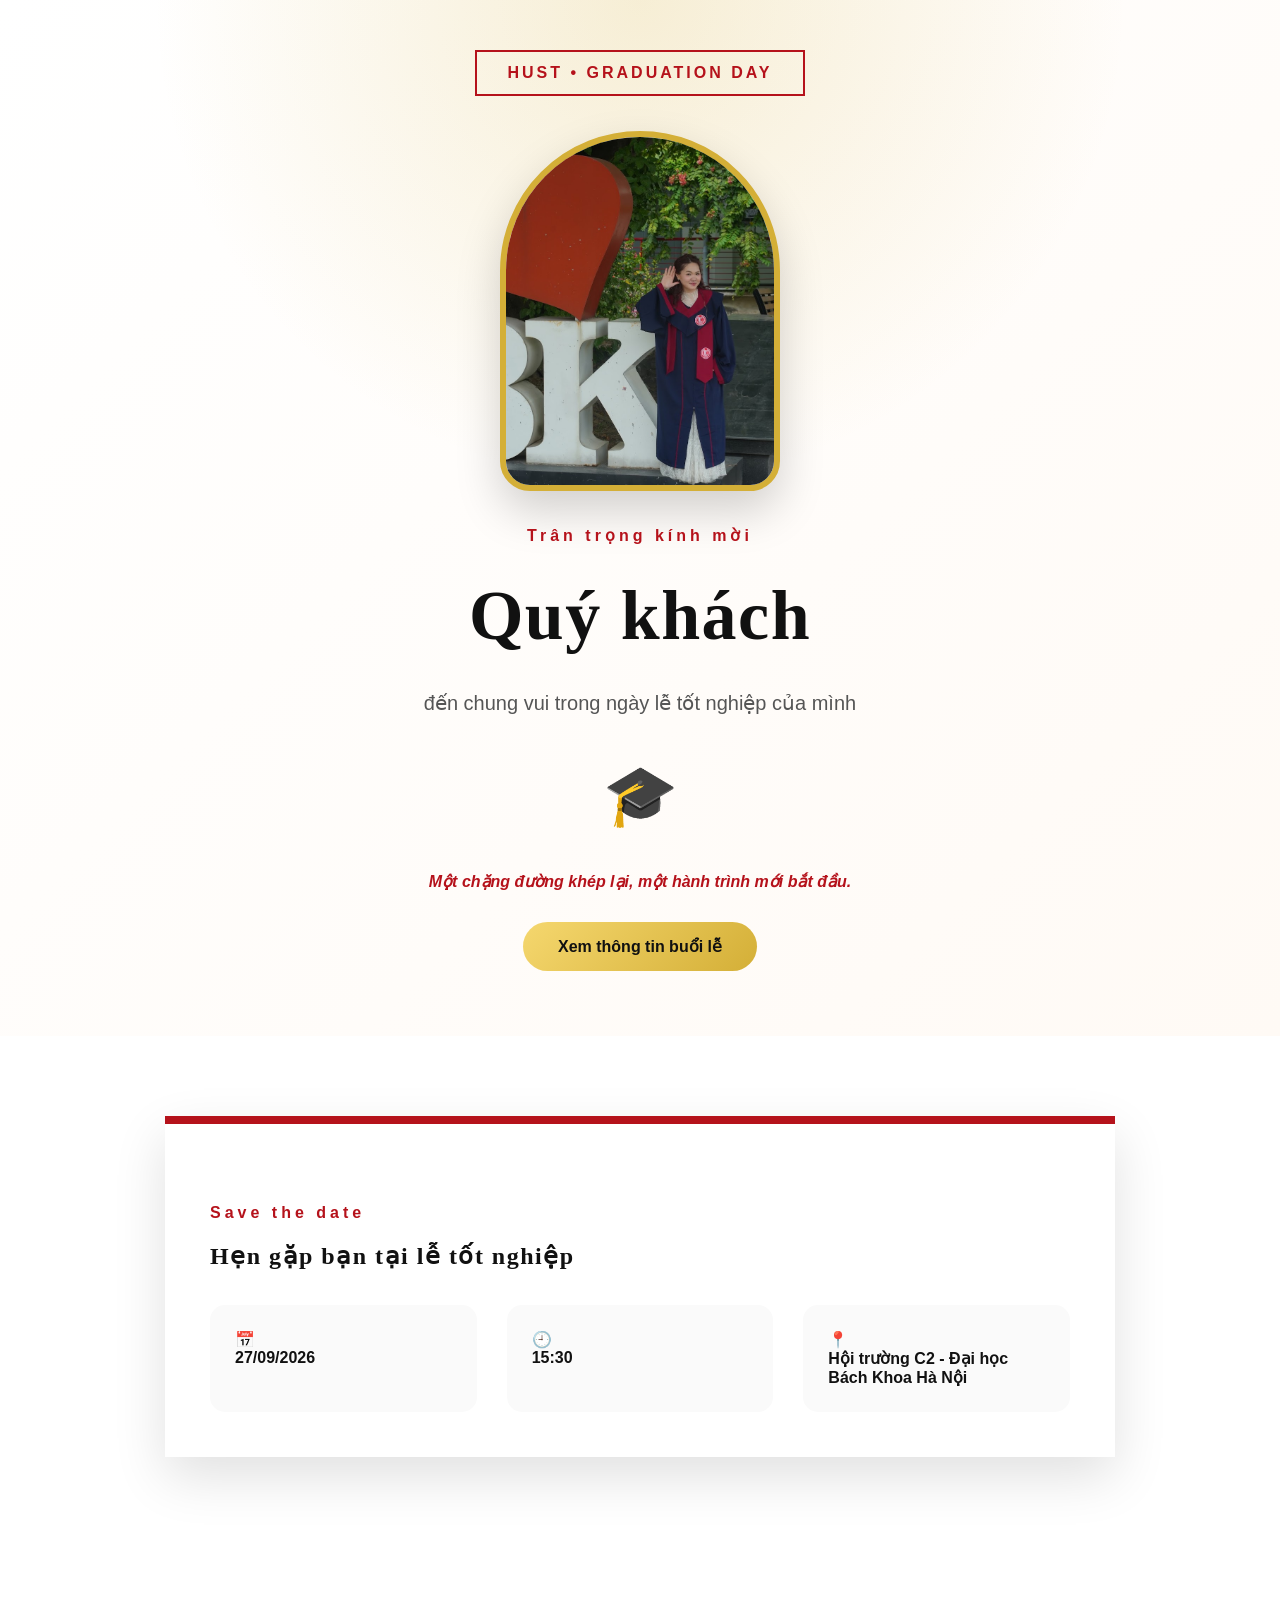
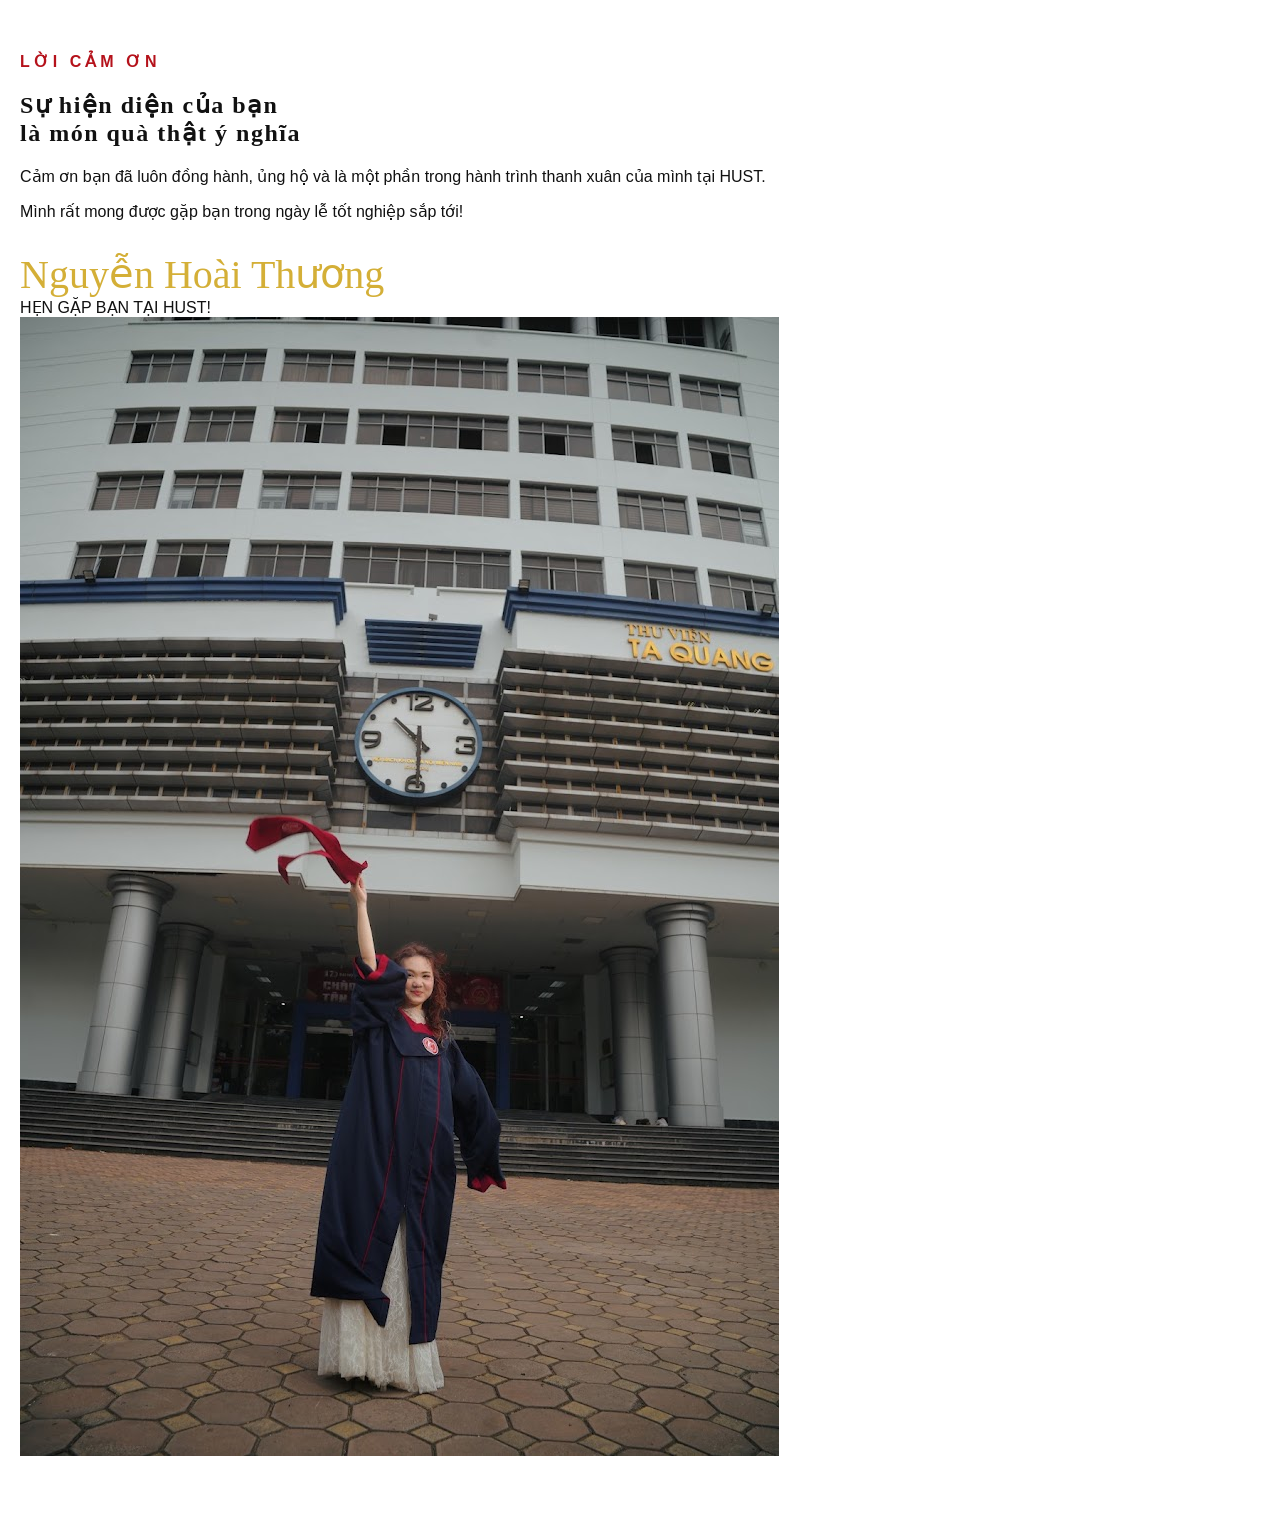
==== index.html @ c77b1601 "Update index.html" ====
<!DOCTYPE html>
<html lang="vi">
<head>
<meta charset="UTF-8">
<meta name="viewport" content="width=device-width, initial-scale=1.0">
<title>Graduation Invitation | HUST</title>
<link rel="stylesheet" href="style-new.css">
</head>
<body>

<section class="hero">
<div class="hust-badge">HUST • GRADUATION DAY</div>

<div class="profile-frame">
<img src="images/anhnht.jpg" alt="Graduation photo">
</div>

<p class="eyebrow">Trân trọng kính mời</p>
<h1 id="guestName">Quý khách</h1>

<p class="subtitle">đến chung vui trong ngày lễ tốt nghiệp của mình</p>

<div class="cap">🎓</div>

<p class="quote">Một chặng đường khép lại, một hành trình mới bắt đầu.</p>

<a class="btn primary" href="#details">Xem thông tin buổi lễ</a>
</section>


<section id="details" class="section">
<div class="card">
<p class="eyebrow">Save the date</p>
<h2>Hẹn gặp bạn tại lễ tốt nghiệp</h2>

<div class="info-grid">
<div>📅<br><b>27/09/2026</b></div>
<div>🕘<br><b>15:30</b></div>
<div>📍<br><b>Hội trường C2 - Đại học Bách Khoa Hà Nội</b></div>
</div>
</div>
</section>


<section class="thank-section section">

<div class="thank-container">


<div class="thank-content">

<p class="eyebrow">
LỜI CẢM ƠN
</p>


<h2>
Sự hiện diện của bạn
<br>
là món quà thật ý nghĩa
</h2>


<p>
Cảm ơn bạn đã luôn đồng hành,
ủng hộ và là một phần trong
hành trình thanh xuân của mình tại HUST.
</p>


<p>
Mình rất mong được gặp bạn
trong ngày lễ tốt nghiệp sắp tới!
</p>


<div class="signature">
Nguyễn Hoài Thương
</div>


<div class="closing">
HẸN GẶP BẠN TẠI HUST!
</div>


</div>



<div class="thank-image">

<img src="images/thuvienvanht.jpg"
alt="Thư viện Tạ Quang Bửu HUST">

</div>


</div>

</section>



<script src="script.js"></script>
</body>
</html>
---- style-new.css ----
:root {
    --hust-red: #b5121b;
    --gold: #d4af37;
    --navy: #14213d;
    --black: #111111;
    --white: #ffffff;
    --cream: #fffaf5;
}


* {
    box-sizing: border-box;
}


html {
    scroll-behavior: smooth;
}


body {
    margin: 0;
    font-family: "Montserrat", sans-serif;
    color: var(--black);
    background: var(--white);
}


/* ===== FONT ===== */

h1,
h2,
h3 {
    font-family: "Cormorant Garamond", serif;
    letter-spacing: 1.5px;
}


.section {
    padding: 80px 20px;
}


/* ===== HERO ===== */

.hero {

    min-height: 100vh;

    display: flex;
    flex-direction: column;
    justify-content: center;
    align-items: center;

    text-align: center;

    padding: 50px 20px;

    background:
        radial-gradient(
            circle at top,
            rgba(212,175,55,0.2),
            transparent 40%
        ),
        linear-gradient(
            135deg,
            #ffffff,
            var(--cream)
        );

}


.hust-badge {

    padding: 12px 30px;

    border: 2px solid var(--hust-red);

    color: var(--hust-red);

    font-weight: 700;

    letter-spacing: 3px;

    margin-bottom: 35px;

}


/* ===== IMAGE ANHNHT ===== */


.profile-frame {

    width: 280px;

    height: 360px;

    border-radius: 140px 140px 30px 30px;

    overflow: hidden;

    border: 6px solid var(--gold);

    background: white;

    box-shadow:
        0 20px 45px rgba(0,0,0,0.18);

}


.profile-frame img {

    width: 100%;

    height: 100%;

    object-fit: cover;

    object-position: center top;

}



/* ===== TEXT HERO ===== */


.eyebrow {

    color: var(--hust-red);

    font-weight: 700;

    letter-spacing: 4px;

    margin-top: 35px;

}


.hero h1 {

    font-size: 70px;

    margin: 15px 0;

}


.subtitle {

    font-size: 20px;

    color: #555;

}


.cap {

    font-size: 60px;

    margin: 25px;

}


.quote {

    font-style: italic;

    color: var(--hust-red);

    font-weight: 600;

}



/* ===== BUTTON ===== */


.btn {

    display: inline-block;

    padding: 15px 35px;

    border-radius: 30px;

    text-decoration: none;

    font-weight: 700;

    margin: 15px;

}


.btn.primary {

    background:
        linear-gradient(
            135deg,
            #f5d76e,
            var(--gold)
        );

    color: #111;

}


.btn.secondary {

    border: 2px solid var(--hust-red);

    color: var(--hust-red);

}



/* ===== DATE / INFO GIỮ KIỂU CŨ ===== */


.card {

    max-width: 950px;

    margin: auto;

    background: white;

    padding: 45px;

    border-top:

        8px solid var(--hust-red);


    box-shadow:

        0 20px 50px rgba(0,0,0,.12);

}


.info-grid {


    display: grid;


    grid-template-columns:
    repeat(3,1fr);


    gap: 30px;


    margin-top: 35px;

}


.info-grid div {

    padding: 25px;

    border-radius: 15px;

    background: #fafafa;

}


.info-grid strong {

    color: var(--hust-red);

}



/* ===== HÀNH TRÌNH BÁCH KHOA ===== */


.memory {

    background: #fafafa;

}



.memory-container {


    max-width: 1000px;

    margin: auto;


    display: flex;


    align-items: center;


    gap: 50px;

}



.memory-text {


    flex: 1;


    font-size: 18px;


    line-height: 1.8;


}



.memory-image-box {


    flex: 0 0 380px;


}



.memory-image-box img {


    width: 100%;


    border-radius: 20px;


    box-shadow:

        0 15px 40px rgba(0,0,0,.18);


}



/* ===== MESSAGE ===== */


.message-card {


    max-width: 850px;


    margin: auto;


    padding: 50px;


    color: white;


    background:


        linear-gradient(

            135deg,

            var(--hust-red),

            #7d1017

        );


    border-left:

        8px solid var(--gold);


}



.signature {


    margin-top: 30px;


    font-family:

        "Cormorant Garamond", serif;


    font-size: 40px;


    color: var(--gold);


}



/* ===== FOOTER ===== */


footer {


    background:#111;


    color:white;


    text-align:center;


    padding:25px;


}



/* ===== MOBILE ===== */


@media(max-width:768px){


    .hero h1 {

        font-size:45px;

    }


    .profile-frame {


        width:230px;


        height:300px;


    }



    .info-grid {


        grid-template-columns:1fr;


    }



    .memory-container {


        flex-direction:column;

    }



    .memory-image-box {


        width:100%;


    }


}
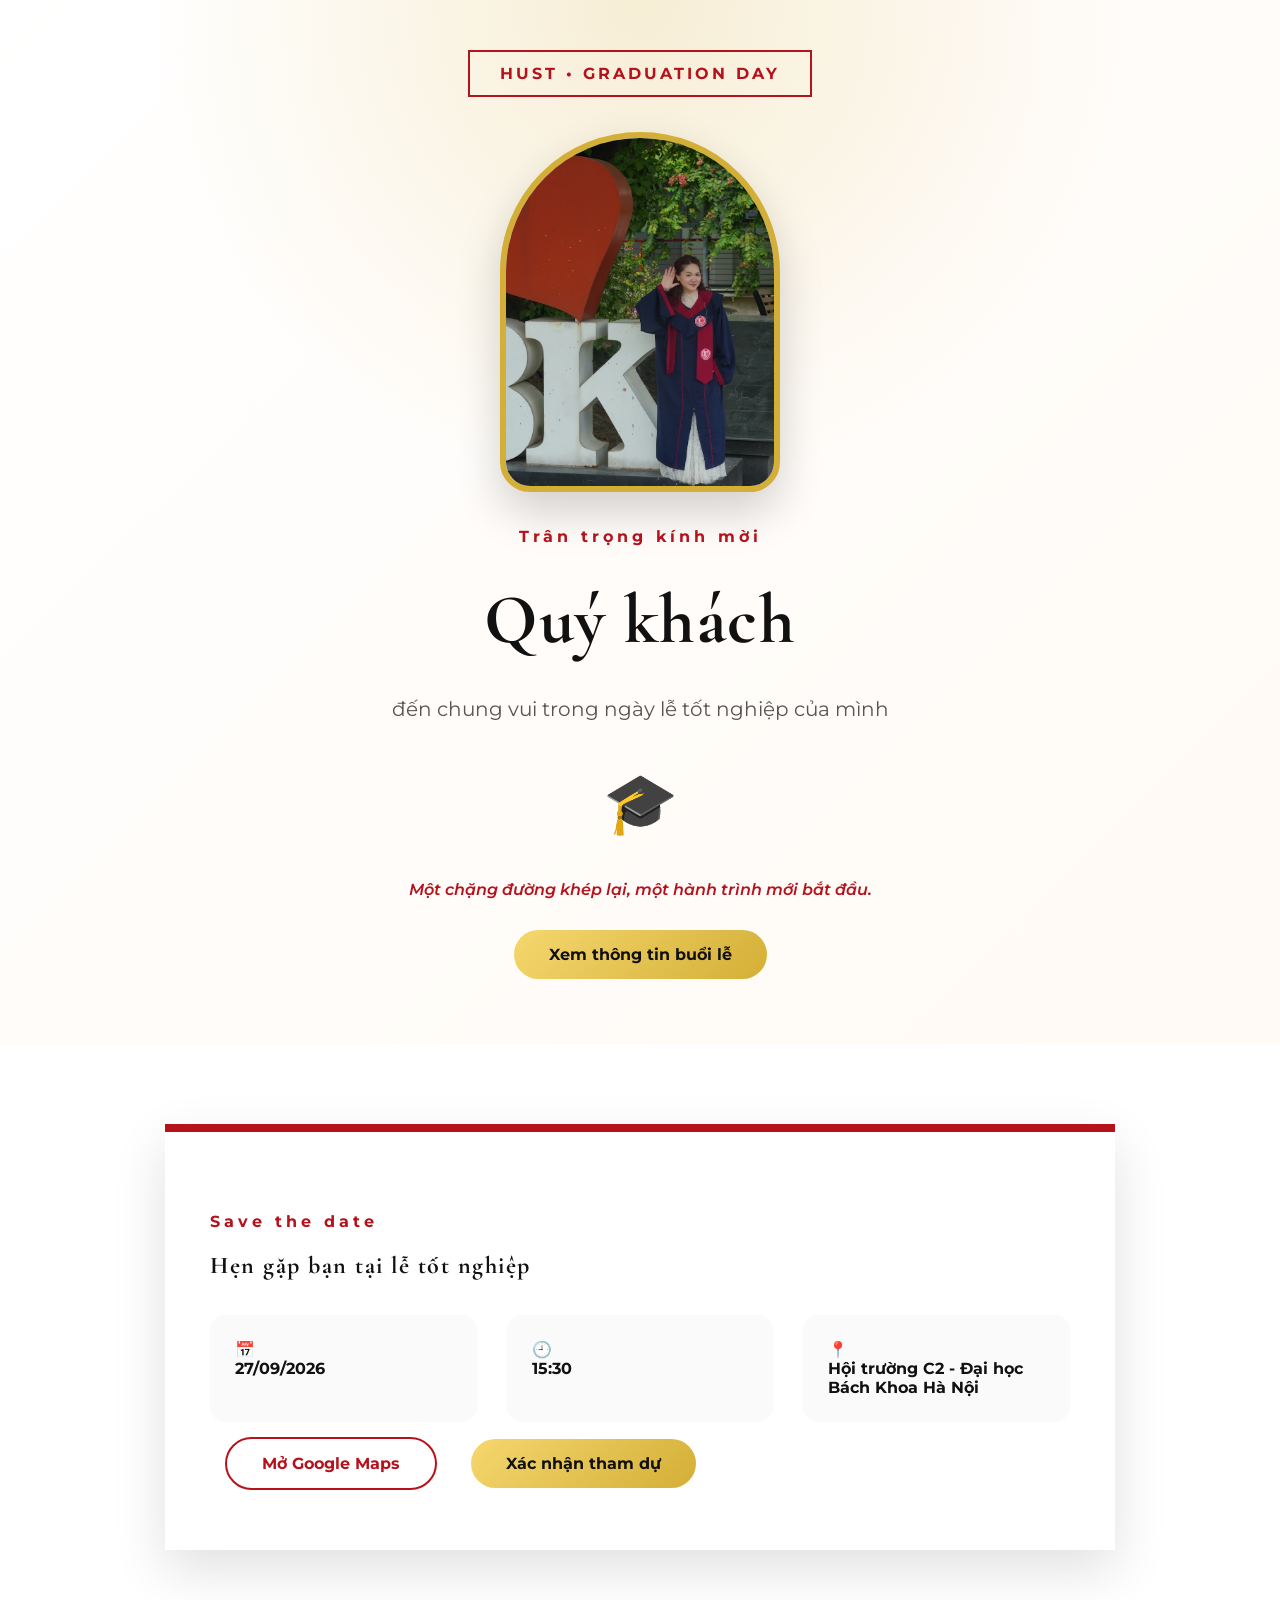
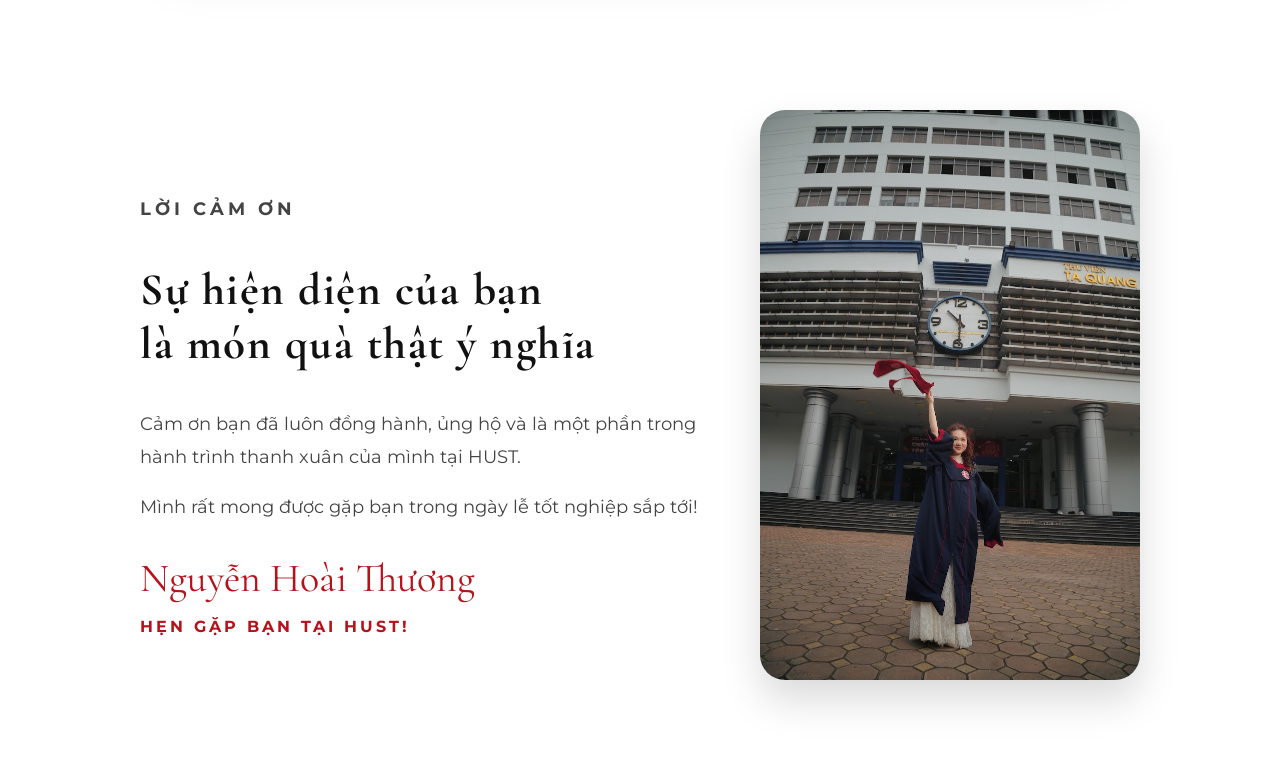
==== commit e08f94e9: "Update index.html" ====
--- a/index.html
+++ b/index.html
@@ -1,107 +1,383 @@
 <!DOCTYPE html>
 <html lang="vi">
+
 <head>
+
 <meta charset="UTF-8">
+
 <meta name="viewport" content="width=device-width, initial-scale=1.0">
-<title>Graduation Invitation | HUST</title>
+
+
+<title>
+Graduation Invitation | HUST
+</title>
+
+
+
+<!-- Google Fonts -->
+
+<link rel="preconnect" href="https://fonts.googleapis.com">
+
+<link rel="preconnect" href="https://fonts.gstatic.com" crossorigin>
+
+
+<link href="
+https://fonts.googleapis.com/css2?family=Cormorant+Garamond:wght@300;400;500;600;700
+&family=Great+Vibes
+&family=Montserrat:wght@300;400;500;600;700
+&display=swap
+" rel="stylesheet">
+
+
+
+<!-- Main CSS -->
+
 <link rel="stylesheet" href="style-new.css">
+
+
 </head>
+
+
+
 <body>
 
+
+
+<!-- ================= HERO ================= -->
+
+
 <section class="hero">
-<div class="hust-badge">HUST • GRADUATION DAY</div>
+
+
+<div class="hust-badge">
+
+HUST • GRADUATION DAY
+
+</div>
+
+
 
 <div class="profile-frame">
-<img src="images/anhnht.jpg" alt="Graduation photo">
-</div>
-
-<p class="eyebrow">Trân trọng kính mời</p>
-<h1 id="guestName">Quý khách</h1>
-
-<p class="subtitle">đến chung vui trong ngày lễ tốt nghiệp của mình</p>
-
-<div class="cap">🎓</div>
-
-<p class="quote">Một chặng đường khép lại, một hành trình mới bắt đầu.</p>
-
-<a class="btn primary" href="#details">Xem thông tin buổi lễ</a>
+
+
+<img 
+src="images/anhnht.jpg"
+alt="Graduation photo">
+
+
+</div>
+
+
+
+
+<p class="eyebrow">
+
+Trân trọng kính mời
+
+</p>
+
+
+
+<h1 id="guestName">
+
+Quý khách
+
+</h1>
+
+
+
+
+<p class="subtitle">
+
+đến chung vui trong ngày lễ tốt nghiệp của mình
+
+</p>
+
+
+
+
+<div class="cap">
+
+🎓
+
+</div>
+
+
+
+
+<p class="quote">
+
+Một chặng đường khép lại,
+một hành trình mới bắt đầu.
+
+</p>
+
+
+
+
+<a class="btn primary" href="#details">
+
+Xem thông tin buổi lễ
+
+</a>
+
+
+
 </section>
 
 
+
+
+
+<!-- ================= DETAILS ================= -->
+
+
 <section id="details" class="section">
+
+
 <div class="card">
-<p class="eyebrow">Save the date</p>
-<h2>Hẹn gặp bạn tại lễ tốt nghiệp</h2>
+
+
+<p class="eyebrow">
+
+Save the date
+
+</p>
+
+
+
+<h2>
+
+Hẹn gặp bạn tại lễ tốt nghiệp
+
+</h2>
+
+
+
 
 <div class="info-grid">
-<div>📅<br><b>27/09/2026</b></div>
-<div>🕘<br><b>15:30</b></div>
-<div>📍<br><b>Hội trường C2 - Đại học Bách Khoa Hà Nội</b></div>
-</div>
-</div>
+
+
+
+<div>
+
+📅
+
+<br>
+
+<b>
+
+27/09/2026
+
+</b>
+
+
+</div>
+
+
+
+
+
+<div>
+
+🕘
+
+<br>
+
+<b>
+
+15:30
+
+</b>
+
+
+</div>
+
+
+
+
+
+<div>
+
+📍
+
+<br>
+
+<b>
+
+Hội trường C2 -
+Đại học Bách Khoa Hà Nội
+
+</b>
+
+
+</div>
+
+
+
+</div>
+
+
+
+
+
+<div class="actions">
+
+
+<a class="btn secondary"
+href="https://maps.google.com"
+target="_blank">
+
+Mở Google Maps
+
+</a>
+
+
+
+
+<a class="btn primary"
+href="https://forms.google.com"
+target="_blank">
+
+Xác nhận tham dự
+
+</a>
+
+
+
+</div>
+
+
+
+</div>
+
+
 </section>
 
 
+
+
+
+
+
+<!-- ================= THANK YOU ================= -->
+
+
 <section class="thank-section section">
 
+
+
 <div class="thank-container">
 
 
+
+
+
 <div class="thank-content">
 
+
+
 <p class="eyebrow">
+
 LỜI CẢM ƠN
-</p>
+
+</p>
+
+
+
 
 
 <h2>
+
 Sự hiện diện của bạn
+
 <br>
+
 là món quà thật ý nghĩa
+
 </h2>
 
 
+
+
+
 <p>
+
 Cảm ơn bạn đã luôn đồng hành,
 ủng hộ và là một phần trong
 hành trình thanh xuân của mình tại HUST.
-</p>
+
+</p>
+
+
+
 
 
 <p>
+
 Mình rất mong được gặp bạn
 trong ngày lễ tốt nghiệp sắp tới!
-</p>
+
+</p>
+
+
+
 
 
 <div class="signature">
+
 Nguyễn Hoài Thương
-</div>
+
+</div>
+
+
+
 
 
 <div class="closing">
+
 HẸN GẶP BẠN TẠI HUST!
-</div>
-
-
-</div>
+
+</div>
+
+
+
+</div>
+
+
+
+
 
 
 
 <div class="thank-image">
 
-<img src="images/thuvienvanht.jpg"
+
+<img 
+src="images/thuvienvanht.jpg"
 alt="Thư viện Tạ Quang Bửu HUST">
 
-</div>
-
-
-</div>
+
+</div>
+
+
+
+
+</div>
+
+
 
 </section>
 
 
 
+
+
+
+
 <script src="script.js"></script>
+
+
 </body>
+
 </html>
--- a/style-new.css
+++ b/style-new.css
@@ -41,361 +41,380 @@
 }
 
 
-/* ===== HERO ===== */
+
+/* =========================
+        HERO
+========================= */
+
 
 .hero {
 
-    min-height: 100vh;
-
-    display: flex;
-    flex-direction: column;
-    justify-content: center;
-    align-items: center;
-
-    text-align: center;
-
-    padding: 50px 20px;
+    min-height:100vh;
+
+    display:flex;
+
+    flex-direction:column;
+
+    justify-content:center;
+
+    align-items:center;
+
+    text-align:center;
+
+    padding:50px 20px;
+
 
     background:
-        radial-gradient(
-            circle at top,
-            rgba(212,175,55,0.2),
-            transparent 40%
-        ),
-        linear-gradient(
-            135deg,
-            #ffffff,
-            var(--cream)
-        );
-
-}
+
+    radial-gradient(
+        circle at top,
+        rgba(212,175,55,0.2),
+        transparent 40%
+    ),
+
+    linear-gradient(
+        135deg,
+        #ffffff,
+        var(--cream)
+    );
+
+}
+
 
 
 .hust-badge {
 
-    padding: 12px 30px;
-
-    border: 2px solid var(--hust-red);
-
-    color: var(--hust-red);
-
-    font-weight: 700;
-
-    letter-spacing: 3px;
-
-    margin-bottom: 35px;
-
-}
-
-
-/* ===== IMAGE ANHNHT ===== */
+    padding:12px 30px;
+
+    border:2px solid var(--hust-red);
+
+    color:var(--hust-red);
+
+    font-weight:700;
+
+    letter-spacing:3px;
+
+    margin-bottom:35px;
+
+}
+
+
+
+/* ẢNH ANHNHT */
 
 
 .profile-frame {
 
-    width: 280px;
-
-    height: 360px;
-
-    border-radius: 140px 140px 30px 30px;
-
-    overflow: hidden;
-
-    border: 6px solid var(--gold);
-
-    background: white;
+    width:280px;
+
+    height:360px;
+
+    border-radius:
+
+    140px 140px 30px 30px;
+
+    overflow:hidden;
+
+    border:6px solid var(--gold);
+
+    background:white;
+
 
     box-shadow:
-        0 20px 45px rgba(0,0,0,0.18);
-
-}
+
+    0 20px 45px rgba(0,0,0,.18);
+
+}
+
 
 
 .profile-frame img {
 
-    width: 100%;
-
-    height: 100%;
-
-    object-fit: cover;
-
-    object-position: center top;
-
-}
-
-
-
-/* ===== TEXT HERO ===== */
+    width:100%;
+
+    height:100%;
+
+    object-fit:cover;
+
+    object-position:center top;
+
+}
+
+
+
+/* TEXT HERO */
 
 
 .eyebrow {
 
-    color: var(--hust-red);
-
-    font-weight: 700;
-
-    letter-spacing: 4px;
-
-    margin-top: 35px;
-
-}
+    color:var(--hust-red);
+
+    font-weight:700;
+
+    letter-spacing:4px;
+
+    margin-top:35px;
+
+}
+
 
 
 .hero h1 {
 
-    font-size: 70px;
-
-    margin: 15px 0;
-
-}
+    font-size:70px;
+
+    margin:15px 0;
+
+}
+
 
 
 .subtitle {
 
-    font-size: 20px;
-
-    color: #555;
-
-}
+    font-size:20px;
+
+    color:#555;
+
+}
+
 
 
 .cap {
 
-    font-size: 60px;
-
-    margin: 25px;
-
-}
+    font-size:60px;
+
+    margin:25px;
+
+}
+
 
 
 .quote {
 
-    font-style: italic;
-
-    color: var(--hust-red);
-
-    font-weight: 600;
-
-}
-
-
-
-/* ===== BUTTON ===== */
+    font-style:italic;
+
+    color:var(--hust-red);
+
+    font-weight:600;
+
+}
+
+
+
+
+/* =========================
+        BUTTON
+========================= */
 
 
 .btn {
 
-    display: inline-block;
-
-    padding: 15px 35px;
-
-    border-radius: 30px;
-
-    text-decoration: none;
-
-    font-weight: 700;
-
-    margin: 15px;
-
-}
+    display:inline-block;
+
+    padding:15px 35px;
+
+    border-radius:30px;
+
+    text-decoration:none;
+
+    font-weight:700;
+
+    margin:15px;
+
+}
+
 
 
 .btn.primary {
 
+
     background:
-        linear-gradient(
-            135deg,
-            #f5d76e,
-            var(--gold)
-        );
-
-    color: #111;
-
-}
+
+    linear-gradient(
+        135deg,
+        #f5d76e,
+        var(--gold)
+    );
+
+
+    color:#111;
+
+}
+
 
 
 .btn.secondary {
 
-    border: 2px solid var(--hust-red);
-
-    color: var(--hust-red);
-
-}
-
-
-
-/* ===== DATE / INFO GIỮ KIỂU CŨ ===== */
+    border:2px solid var(--hust-red);
+
+    color:var(--hust-red);
+
+}
+
+
+
+
+
+/* =========================
+        DETAILS
+========================= */
 
 
 .card {
 
-    max-width: 950px;
-
-    margin: auto;
-
-    background: white;
-
-    padding: 45px;
+
+    max-width:950px;
+
+    margin:auto;
+
+    background:white;
+
+    padding:45px;
+
 
     border-top:
 
-        8px solid var(--hust-red);
+    8px solid var(--hust-red);
+
 
 
     box-shadow:
 
-        0 20px 50px rgba(0,0,0,.12);
-
-}
+    0 20px 50px rgba(0,0,0,.12);
+
+
+}
+
 
 
 .info-grid {
 
 
-    display: grid;
+    display:grid;
 
 
     grid-template-columns:
+
     repeat(3,1fr);
 
 
-    gap: 30px;
-
-
-    margin-top: 35px;
-
-}
+    gap:30px;
+
+
+    margin-top:35px;
+
+
+}
+
 
 
 .info-grid div {
 
-    padding: 25px;
-
-    border-radius: 15px;
-
-    background: #fafafa;
-
-}
-
-
-.info-grid strong {
-
-    color: var(--hust-red);
-
-}
-
-
-
-/* ===== HÀNH TRÌNH BÁCH KHOA ===== */
-
-
-.memory {
-
-    background: #fafafa;
-
-}
-
-
-
-.memory-container {
-
-
-    max-width: 1000px;
-
-    margin: auto;
-
-
-    display: flex;
-
-
-    align-items: center;
-
-
-    gap: 50px;
-
-}
-
-
-
-.memory-text {
-
-
-    flex: 1;
-
-
-    font-size: 18px;
-
-
-    line-height: 1.8;
-
-
-}
-
-
-
-.memory-image-box {
-
-
-    flex: 0 0 380px;
-
-
-}
-
-
-
-.memory-image-box img {
-
-
-    width: 100%;
-
-
-    border-radius: 20px;
+
+    padding:25px;
+
+
+    border-radius:15px;
+
+
+    background:#fafafa;
+
+
+}
+
+
+
+
+
+/* =========================
+        THANK YOU SECTION
+========================= */
+
+
+.thank-container {
+
+
+    max-width:1000px;
+
+
+    margin:auto;
+
+
+    display:flex;
+
+
+    align-items:center;
+
+
+    gap:60px;
+
+
+}
+
+
+
+.thank-content {
+
+
+    flex:1;
+
+
+}
+
+
+
+.thank-content h2 {
+
+
+    font-size:45px;
+
+
+    line-height:1.2;
+
+
+}
+
+
+
+.thank-content p {
+
+
+    font-size:18px;
+
+
+    line-height:1.8;
+
+
+    color:#444;
+
+
+}
+
+
+
+.thank-image {
+
+
+    flex:0 0 380px;
+
+
+}
+
+
+
+.thank-image img {
+
+
+    width:100%;
+
+
+    border-radius:25px;
 
 
     box-shadow:
 
-        0 15px 40px rgba(0,0,0,.18);
-
-
-}
-
-
-
-/* ===== MESSAGE ===== */
-
-
-.message-card {
-
-
-    max-width: 850px;
-
-
-    margin: auto;
-
-
-    padding: 50px;
-
-
-    color: white;
-
-
-    background:
-
-
-        linear-gradient(
-
-            135deg,
-
-            var(--hust-red),
-
-            #7d1017
-
-        );
-
-
-    border-left:
-
-        8px solid var(--gold);
+
+    0 20px 40px rgba(0,0,0,.15);
 
 
 }
@@ -405,25 +424,48 @@
 .signature {
 
 
-    margin-top: 30px;
+    margin-top:30px;
 
 
     font-family:
 
-        "Cormorant Garamond", serif;
-
-
-    font-size: 40px;
-
-
-    color: var(--gold);
-
-
-}
-
-
-
-/* ===== FOOTER ===== */
+    "Cormorant Garamond", serif;
+
+
+    font-size:40px;
+
+
+    color:var(--hust-red);
+
+
+}
+
+
+
+.closing {
+
+
+    margin-top:15px;
+
+
+    letter-spacing:3px;
+
+
+    color:var(--hust-red);
+
+
+    font-weight:700;
+
+
+}
+
+
+
+
+
+/* =========================
+        FOOTER
+========================= */
 
 
 footer {
@@ -445,7 +487,11 @@
 
 
 
-/* ===== MOBILE ===== */
+
+
+/* =========================
+        MOBILE
+========================= */
 
 
 @media(max-width:768px){
@@ -481,16 +527,17 @@
 
 
 
-    .memory-container {
+    .thank-container {
 
 
         flex-direction:column;
 
+
     }
 
 
 
-    .memory-image-box {
+    .thank-image {
 
 
         width:100%;
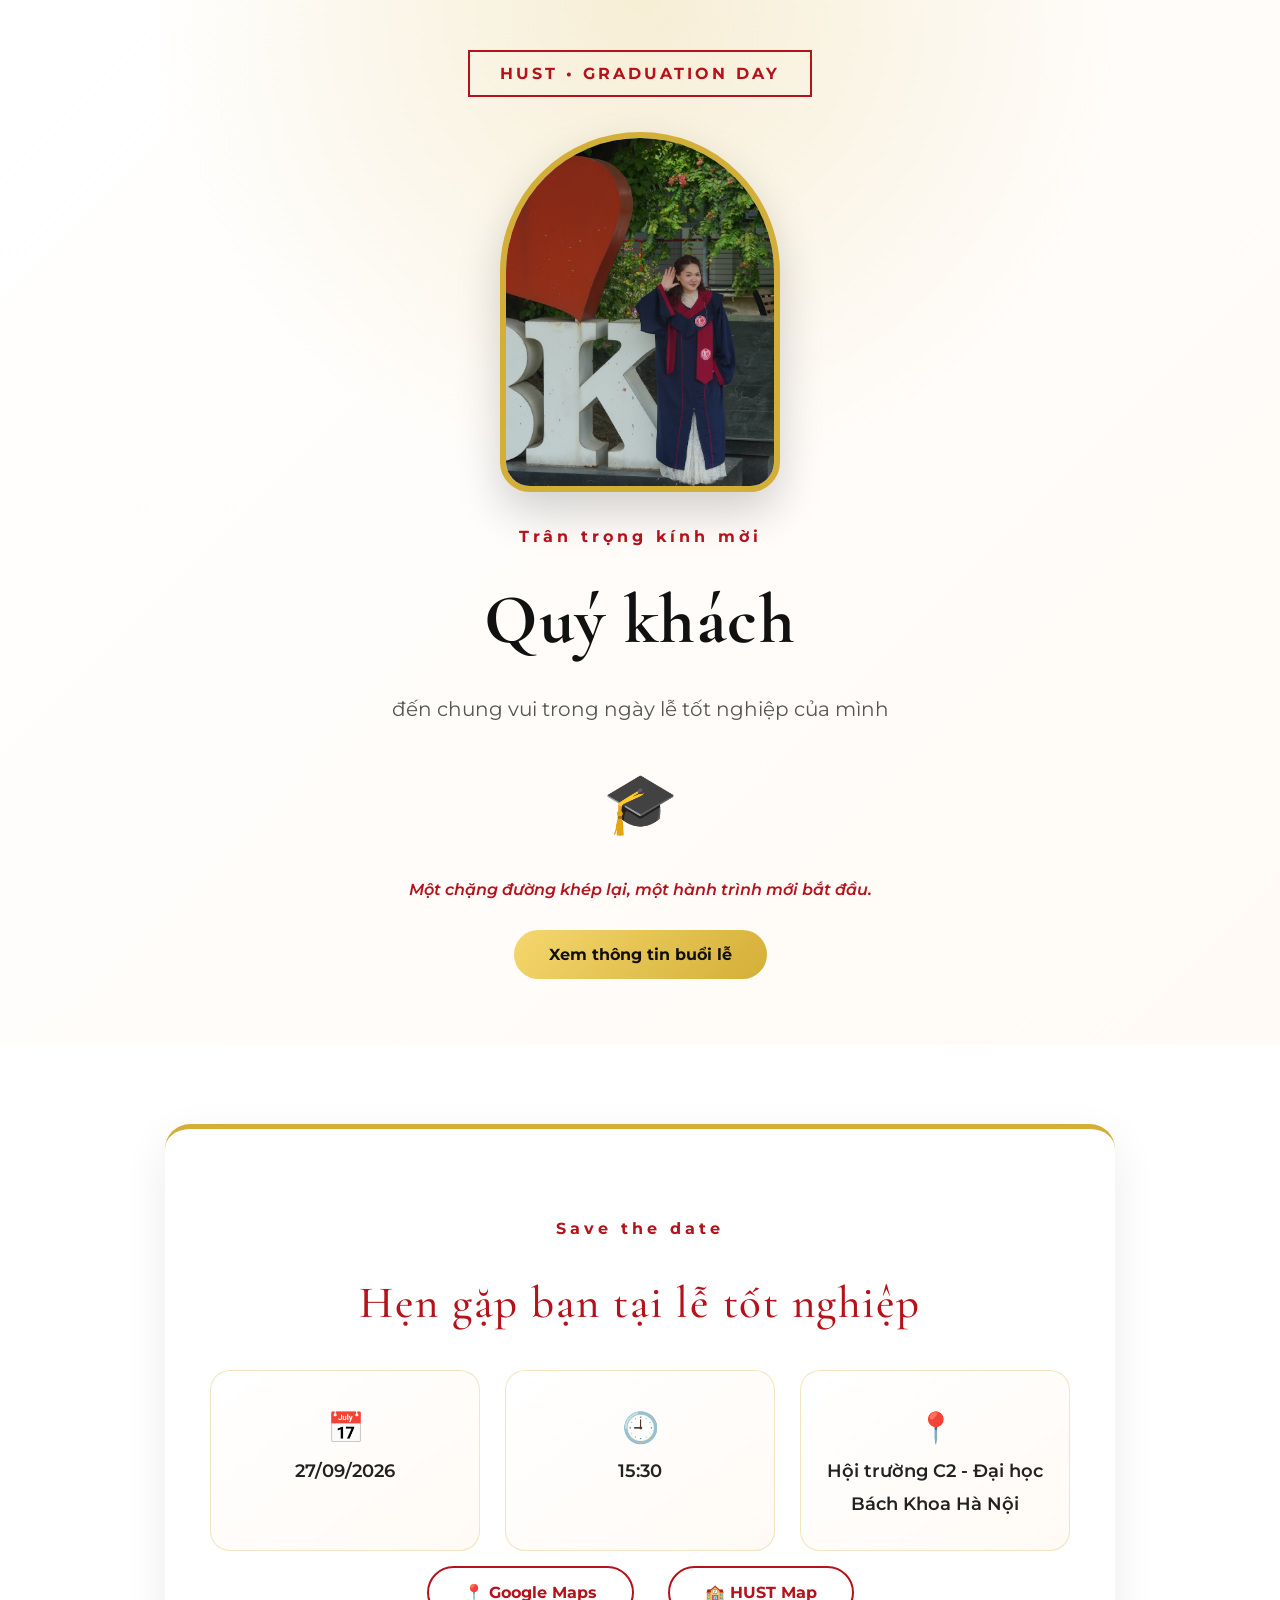
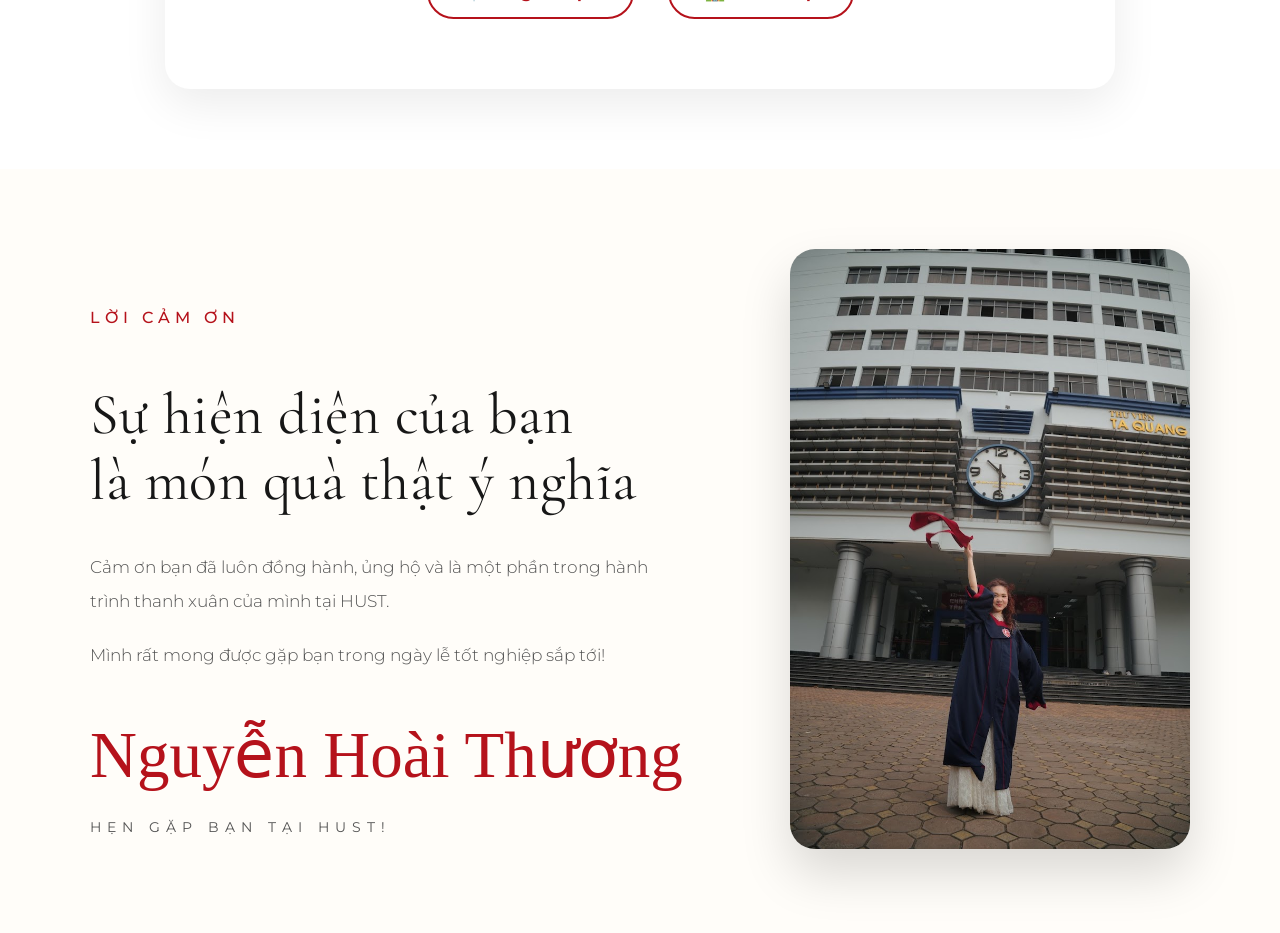
==== commit 3420ac3a: "Update index.html" ====
--- a/index.html
+++ b/index.html
@@ -223,27 +223,24 @@
 
 <div class="actions">
 
-
 <a class="btn secondary"
 href="https://maps.google.com"
-target="_blank">
-
-Mở Google Maps
+target="_blank"
+rel="noreferrer">
+
+📍 Google Maps
 
 </a>
 
 
-
-
-<a class="btn primary"
-href="https://forms.google.com"
-target="_blank">
-
-Xác nhận tham dự
+<a class="btn secondary"
+href="https://hustmap.hust.edu.vn/"
+target="_blank"
+rel="noreferrer">
+
+🏫 HUST Map
 
 </a>
-
-
 
 </div>
 
--- a/style-new.css
+++ b/style-new.css
@@ -259,29 +259,55 @@
         DETAILS
 ========================= */
 
+/* =========================
+        DETAILS
+========================= */
+
+
+#details {
+
+    background:#fff;
+
+}
+
+
 
 .card {
 
-
     max-width:950px;
 
     margin:auto;
 
     background:white;
 
-    padding:45px;
-
-
-    border-top:
-
-    8px solid var(--hust-red);
-
+    padding:55px 45px;
+
+
+    border-radius:25px;
+
+
+    border-top:5px solid var(--gold);
 
 
     box-shadow:
 
-    0 20px 50px rgba(0,0,0,.12);
-
+    0 15px 45px rgba(0,0,0,.08);
+
+    text-align:center;
+
+}
+
+
+
+.card h2 {
+
+    font-size:45px;
+
+    font-weight:500;
+
+    color:var(--hust-red);
+
+    margin-bottom:40px;
 
 }
 
@@ -298,11 +324,7 @@
     repeat(3,1fr);
 
 
-    gap:30px;
-
-
-    margin-top:35px;
-
+    gap:25px;
 
 }
 
@@ -311,178 +333,277 @@
 .info-grid div {
 
 
+    padding:30px 20px;
+
+
+    border-radius:20px;
+
+
+    background:
+
+    linear-gradient(
+        145deg,
+        #fff,
+        #fffaf5
+    );
+
+
+    border:
+
+    1px solid rgba(212,175,55,.3);
+
+
+    font-size:18px;
+
+
+    line-height:1.8;
+
+
+}
+
+
+
+.info-grid div:first-letter {
+
+    font-size:30px;
+
+}
+
+
+
+.info-grid b {
+
+
+    color:#222;
+
+
+    font-weight:600;
+
+}
+
+/* =========================
+        THANK YOU SECTION
+========================= */
+
+
+/* =========================
+        THANK YOU SECTION
+========================= */
+
+
+.thank-section {
+
+    background:#fffdf9;
+
+}
+
+
+
+.thank-container {
+
+    max-width:1100px;
+
+    margin:auto;
+
+    display:flex;
+
+    align-items:center;
+
+    justify-content:space-between;
+
+    gap:80px;
+
+}
+
+
+
+.thank-content {
+
+    flex:1;
+
+}
+
+
+
+.thank-content .eyebrow {
+
+
+    font-family:"Montserrat",sans-serif;
+
+
+    font-size:16px;
+
+
+    letter-spacing:5px;
+
+
+    font-weight:500;
+
+
+    color:#b5121b;
+
+
+    margin-bottom:35px;
+
+
+}
+
+
+
+.thank-content h2 {
+
+
+    font-family:"Cormorant Garamond",serif;
+
+
+    font-size:58px;
+
+
+    line-height:1.15;
+
+
+    font-weight:400;
+
+
+    letter-spacing:0.5px;
+
+
+    color:#171717;
+
+
+    margin-bottom:35px;
+
+
+}
+
+
+
+.thank-content p {
+
+
+    font-family:"Montserrat",sans-serif;
+
+
+    font-size:17px;
+
+
+    font-weight:300;
+
+
+    line-height:2;
+
+
+    color:#555;
+
+
+    max-width:600px;
+
+
+    margin-bottom:20px;
+
+
+}
+
+
+
+.signature {
+
+
+    margin-top:45px;
+
+
+    font-family:"Great Vibes",cursive;
+
+
+    font-size:65px;
+
+
+    font-weight:400;
+
+
+    color:#b5121b;
+
+
+}
+
+
+
+.closing {
+
+
+    margin-top:25px;
+
+
+    font-family:"Montserrat",sans-serif;
+
+
+    font-size:14px;
+
+
+    letter-spacing:6px;
+
+
+    font-weight:400;
+
+
+    color:#555;
+
+
+}
+
+
+
+
+.thank-image {
+
+
+    flex:0 0 400px;
+
+
+}
+
+
+
+.thank-image img {
+
+
+    width:100%;
+
+
+    border-radius:25px;
+
+
+    box-shadow:
+
+    0 25px 50px rgba(0,0,0,.15);
+
+
+}
+
+
+
+
+
+/* =========================
+        FOOTER
+========================= */
+
+
+footer {
+
+
+    background:#111;
+
+
+    color:white;
+
+
+    text-align:center;
+
+
     padding:25px;
 
 
-    border-radius:15px;
-
-
-    background:#fafafa;
-
-
-}
-
-
-
-
-
-/* =========================
-        THANK YOU SECTION
-========================= */
-
-
-.thank-container {
-
-
-    max-width:1000px;
-
-
-    margin:auto;
-
-
-    display:flex;
-
-
-    align-items:center;
-
-
-    gap:60px;
-
-
-}
-
-
-
-.thank-content {
-
-
-    flex:1;
-
-
-}
-
-
-
-.thank-content h2 {
-
-
-    font-size:45px;
-
-
-    line-height:1.2;
-
-
-}
-
-
-
-.thank-content p {
-
-
-    font-size:18px;
-
-
-    line-height:1.8;
-
-
-    color:#444;
-
-
-}
-
-
-
-.thank-image {
-
-
-    flex:0 0 380px;
-
-
-}
-
-
-
-.thank-image img {
-
-
-    width:100%;
-
-
-    border-radius:25px;
-
-
-    box-shadow:
-
-
-    0 20px 40px rgba(0,0,0,.15);
-
-
-}
-
-
-
-.signature {
-
-
-    margin-top:30px;
-
-
-    font-family:
-
-    "Cormorant Garamond", serif;
-
-
-    font-size:40px;
-
-
-    color:var(--hust-red);
-
-
-}
-
-
-
-.closing {
-
-
-    margin-top:15px;
-
-
-    letter-spacing:3px;
-
-
-    color:var(--hust-red);
-
-
-    font-weight:700;
-
-
-}
-
-
-
-
-
-/* =========================
-        FOOTER
-========================= */
-
-
-footer {
-
-
-    background:#111;
-
-
-    color:white;
-
-
-    text-align:center;
-
-
-    padding:25px;
-
-
 }
 
 
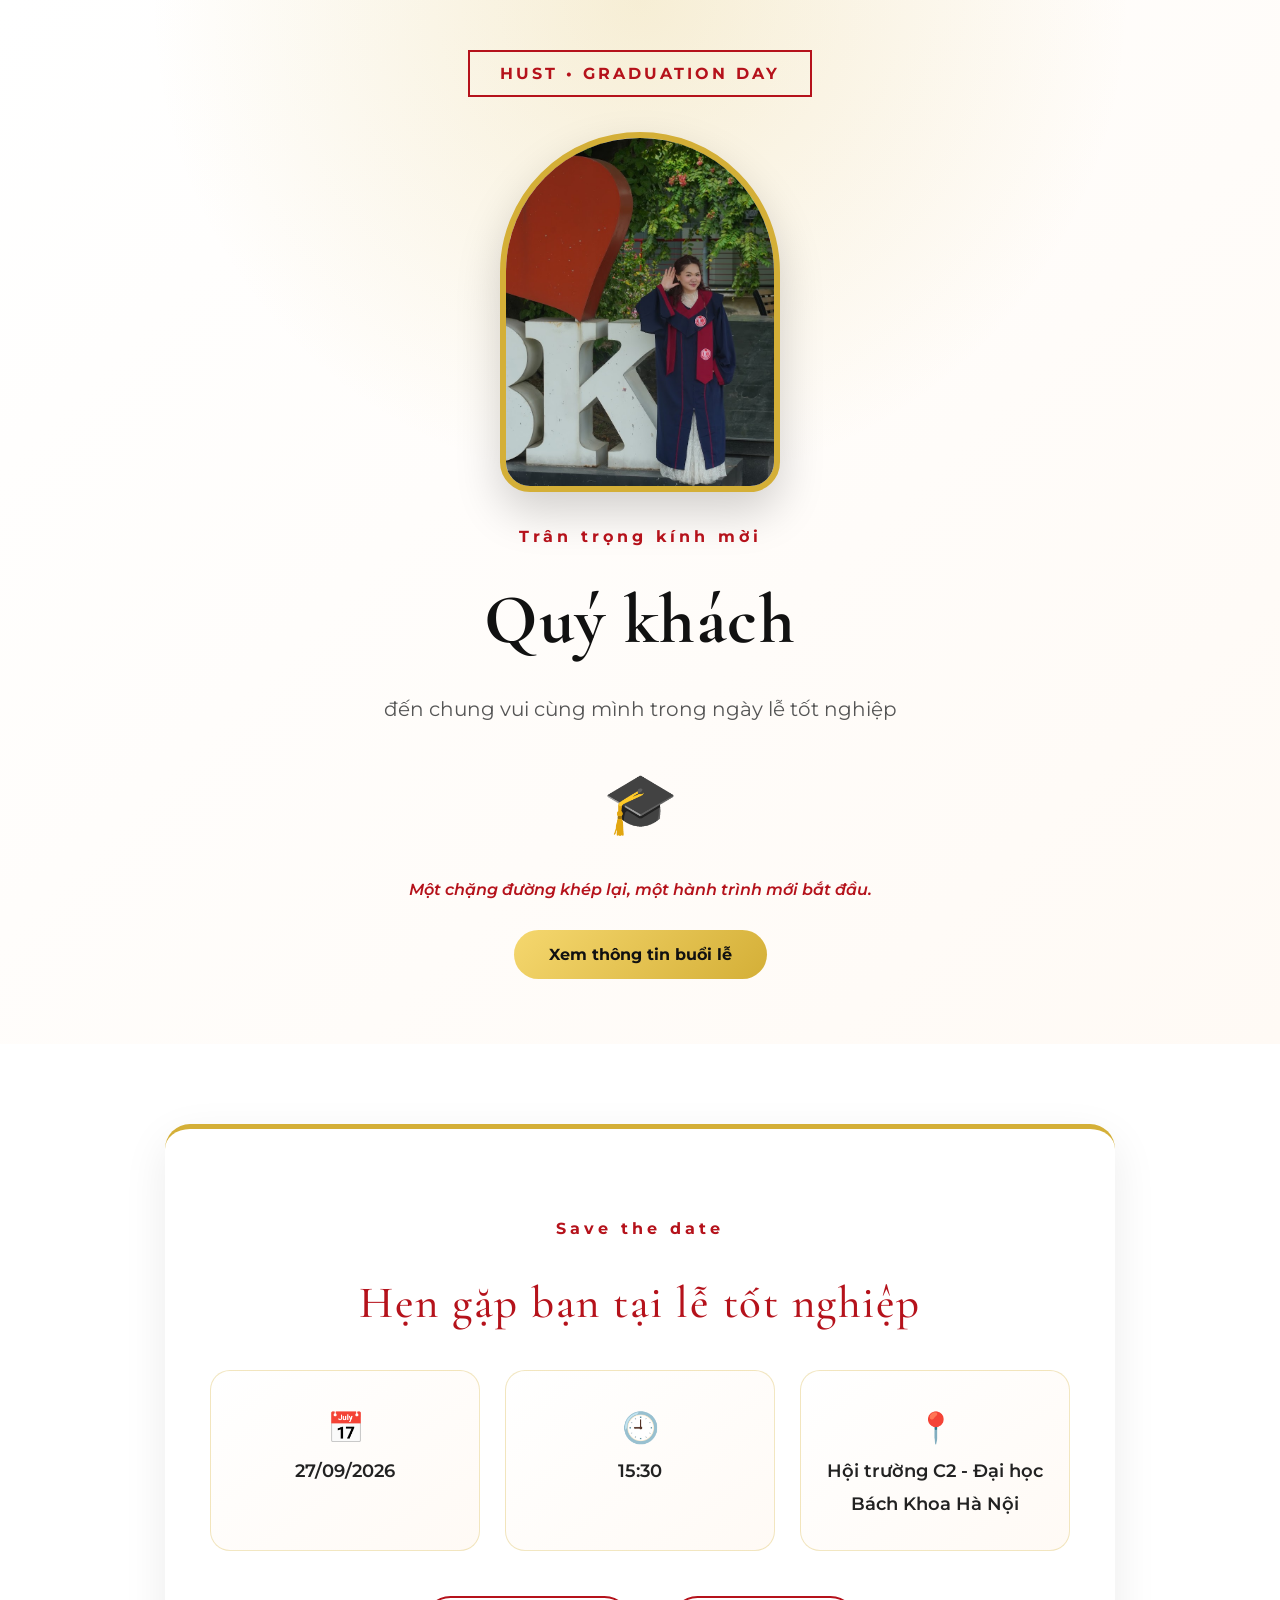
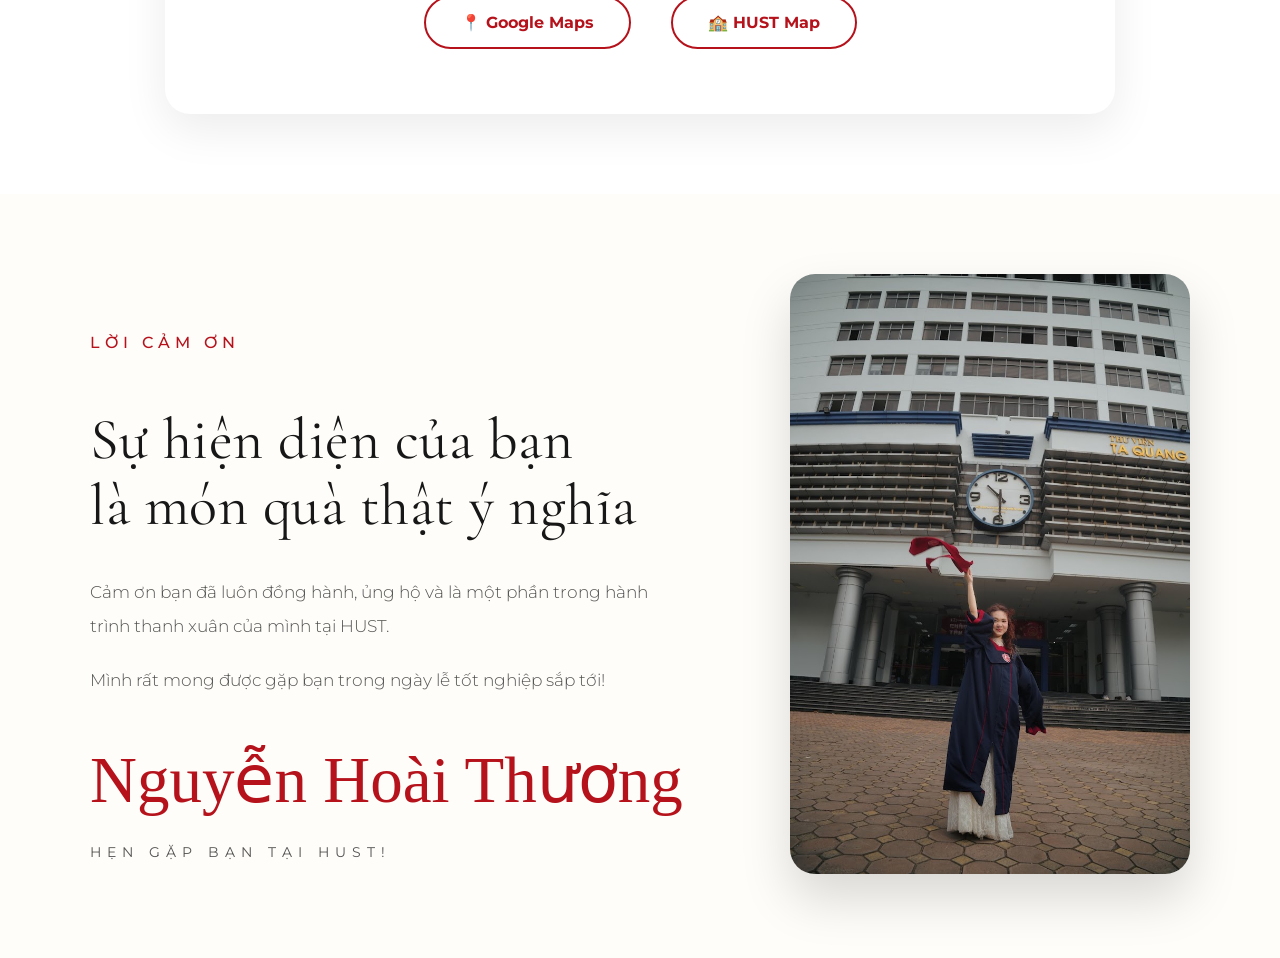
==== commit 1b69bb09: "Update index.html" ====
--- a/index.html
+++ b/index.html
@@ -89,7 +89,7 @@
 
 <p class="subtitle">
 
-đến chung vui trong ngày lễ tốt nghiệp của mình
+đến chung vui cùng mình trong ngày lễ tốt nghiệp 
 
 </p>
 
--- a/style-new.css
+++ b/style-new.css
@@ -252,6 +252,54 @@
 }
 
 
+/* =========================
+        ACTION BUTTONS
+========================= */
+
+
+.actions {
+
+    margin-top:35px;
+
+    display:flex;
+
+    justify-content:center;
+
+    gap:20px;
+
+}
+
+
+
+.actions .btn {
+
+    margin:10px;
+
+}
+
+
+
+.btn.secondary {
+
+    border:2px solid var(--hust-red);
+
+    color:var(--hust-red);
+
+    background:white;
+
+    transition:0.3s;
+
+}
+
+
+
+.btn.secondary:hover {
+
+    background:var(--hust-red);
+
+    color:white;
+
+}
 
 
 
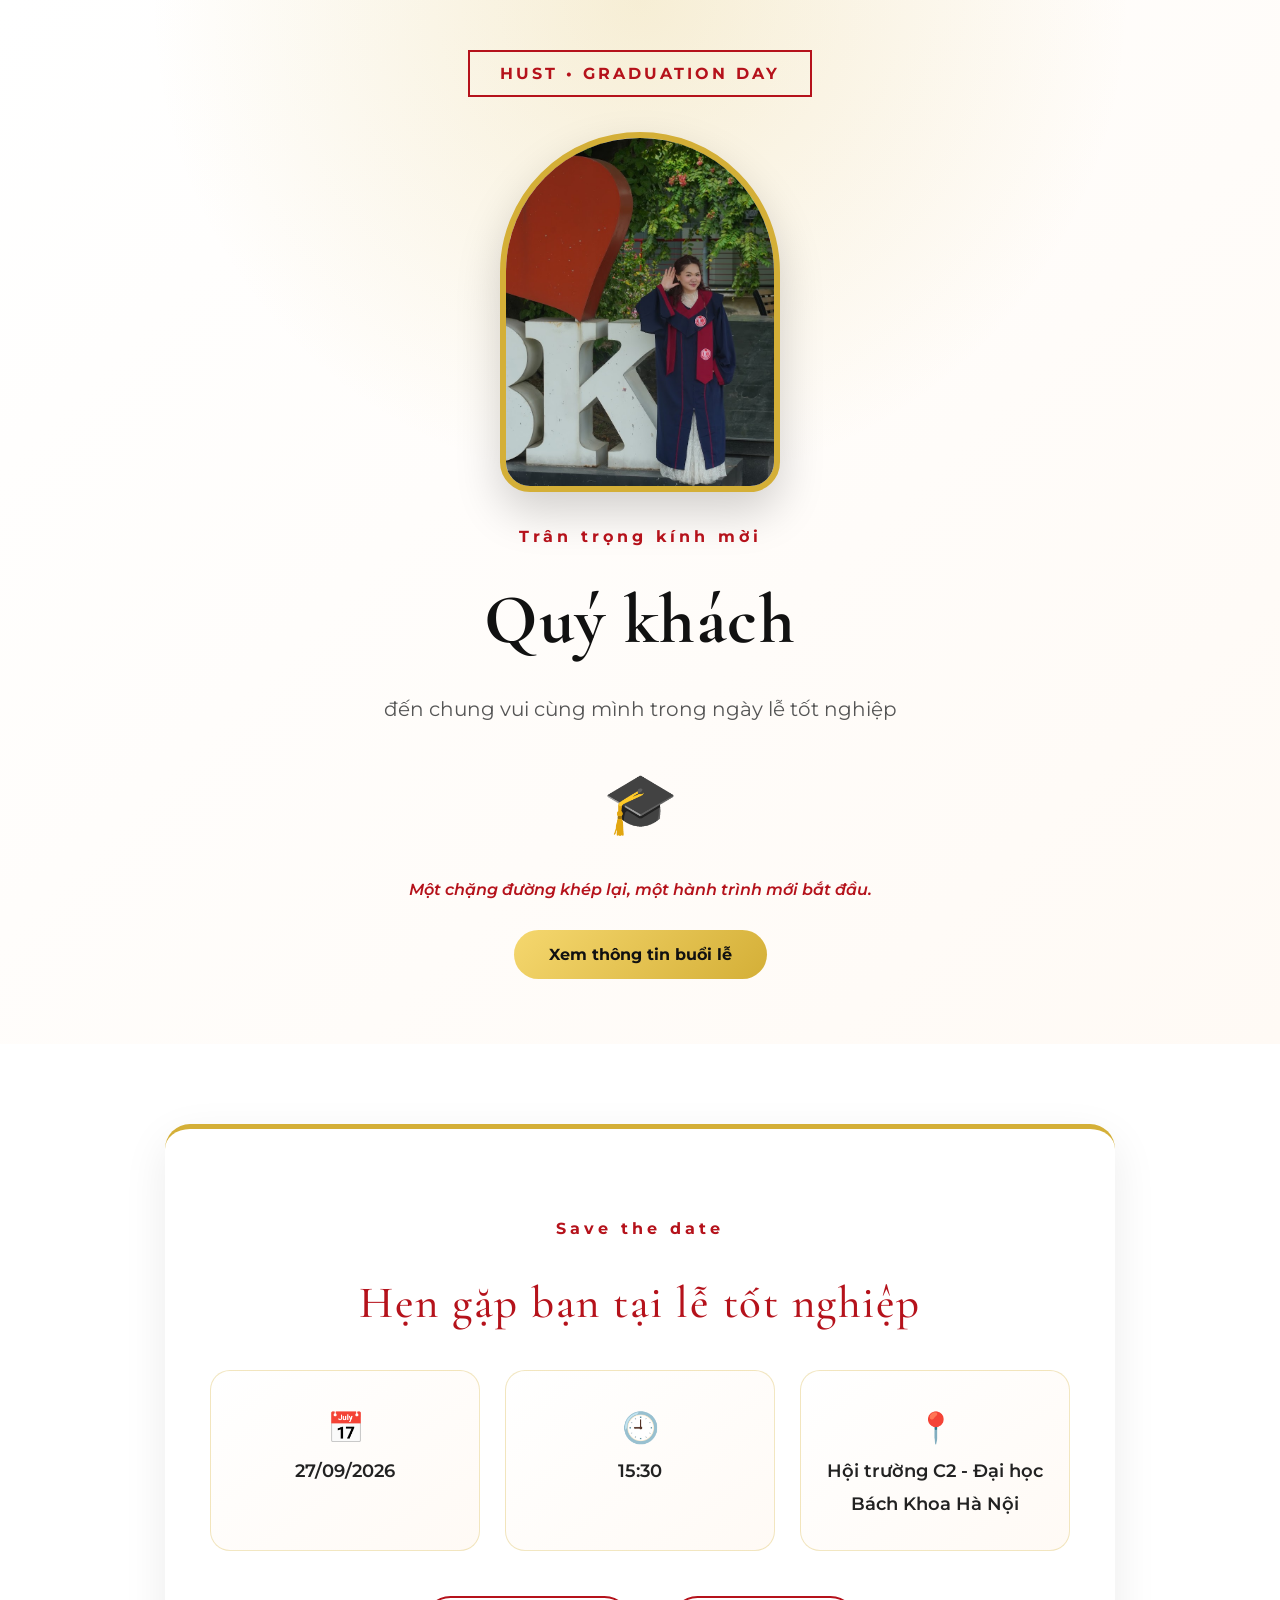
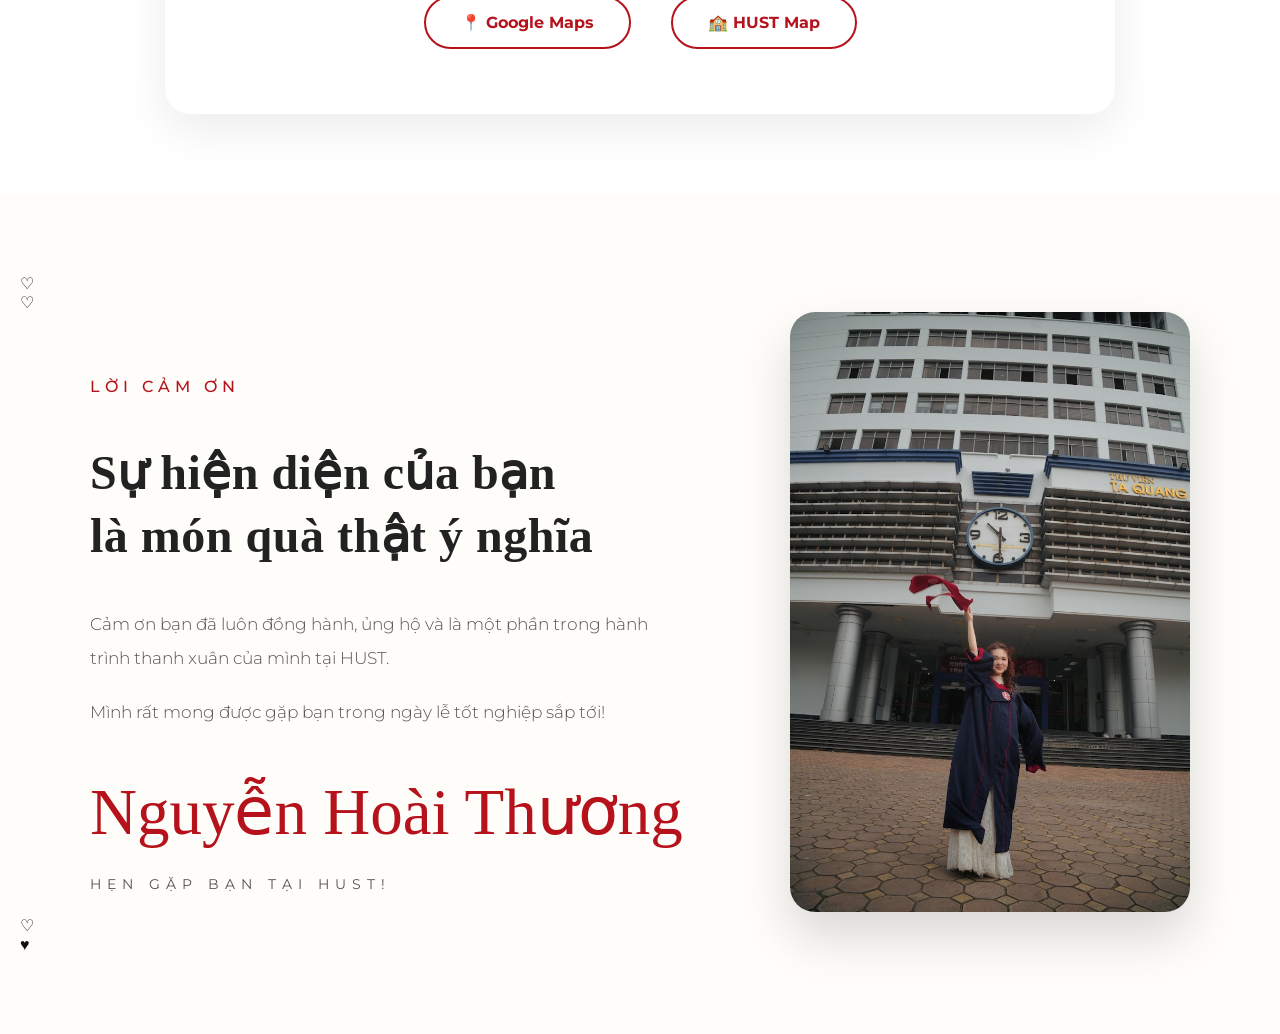
==== commit a6955402: "Update index.html" ====
--- a/index.html
+++ b/index.html
@@ -262,7 +262,13 @@
 
 <section class="thank-section section">
 
-
+<div class="thank-decoration heart-top">
+    ♡
+</div>
+
+<div class="thank-decoration heart-middle">
+    ♡
+</div>
 
 <div class="thank-container">
 
@@ -363,7 +369,20 @@
 </div>
 
 
-
+<div class="thank-decoration bottom-heart">
+    ♡
+</div>
+
+
+<div class="thank-divider">
+
+    <span></span>
+
+    <b>♥</b>
+
+    <span></span>
+
+</div>
 </section>
 
 
--- a/style-new.css
+++ b/style-new.css
@@ -500,103 +500,93 @@
 
 .thank-content h2 {
 
-
-    font-family:"Cormorant Garamond",serif;
-
-
-    font-size:58px;
-
-
-    line-height:1.15;
+    font-family: "Times New Roman", serif;
+
+    font-size: 48px;
+
+    font-weight: 700;
+
+    line-height: 1.3;
+
+    color: #222;
+
+    letter-spacing: 0.5px;
+
+}
+
+
+
+.thank-content p {
+
+
+    font-family:"Montserrat",sans-serif;
+
+
+    font-size:17px;
+
+
+    font-weight:300;
+
+
+    line-height:2;
+
+
+    color:#555;
+
+
+    max-width:600px;
+
+
+    margin-bottom:20px;
+
+
+}
+
+
+
+.signature {
+
+
+    margin-top:45px;
+
+
+    font-family:"Great Vibes",cursive;
+
+
+    font-size:65px;
 
 
     font-weight:400;
 
 
-    letter-spacing:0.5px;
-
-
-    color:#171717;
-
-
-    margin-bottom:35px;
-
-
-}
-
-
-
-.thank-content p {
+    color:#b5121b;
+
+
+}
+
+
+
+.closing {
+
+
+    margin-top:25px;
 
 
     font-family:"Montserrat",sans-serif;
 
 
-    font-size:17px;
-
-
-    font-weight:300;
-
-
-    line-height:2;
+    font-size:14px;
+
+
+    letter-spacing:6px;
+
+
+    font-weight:400;
 
 
     color:#555;
 
 
-    max-width:600px;
-
-
-    margin-bottom:20px;
-
-
-}
-
-
-
-.signature {
-
-
-    margin-top:45px;
-
-
-    font-family:"Great Vibes",cursive;
-
-
-    font-size:65px;
-
-
-    font-weight:400;
-
-
-    color:#b5121b;
-
-
-}
-
-
-
-.closing {
-
-
-    margin-top:25px;
-
-
-    font-family:"Montserrat",sans-serif;
-
-
-    font-size:14px;
-
-
-    letter-spacing:6px;
-
-
-    font-weight:400;
-
-
-    color:#555;
-
-
 }
 
 
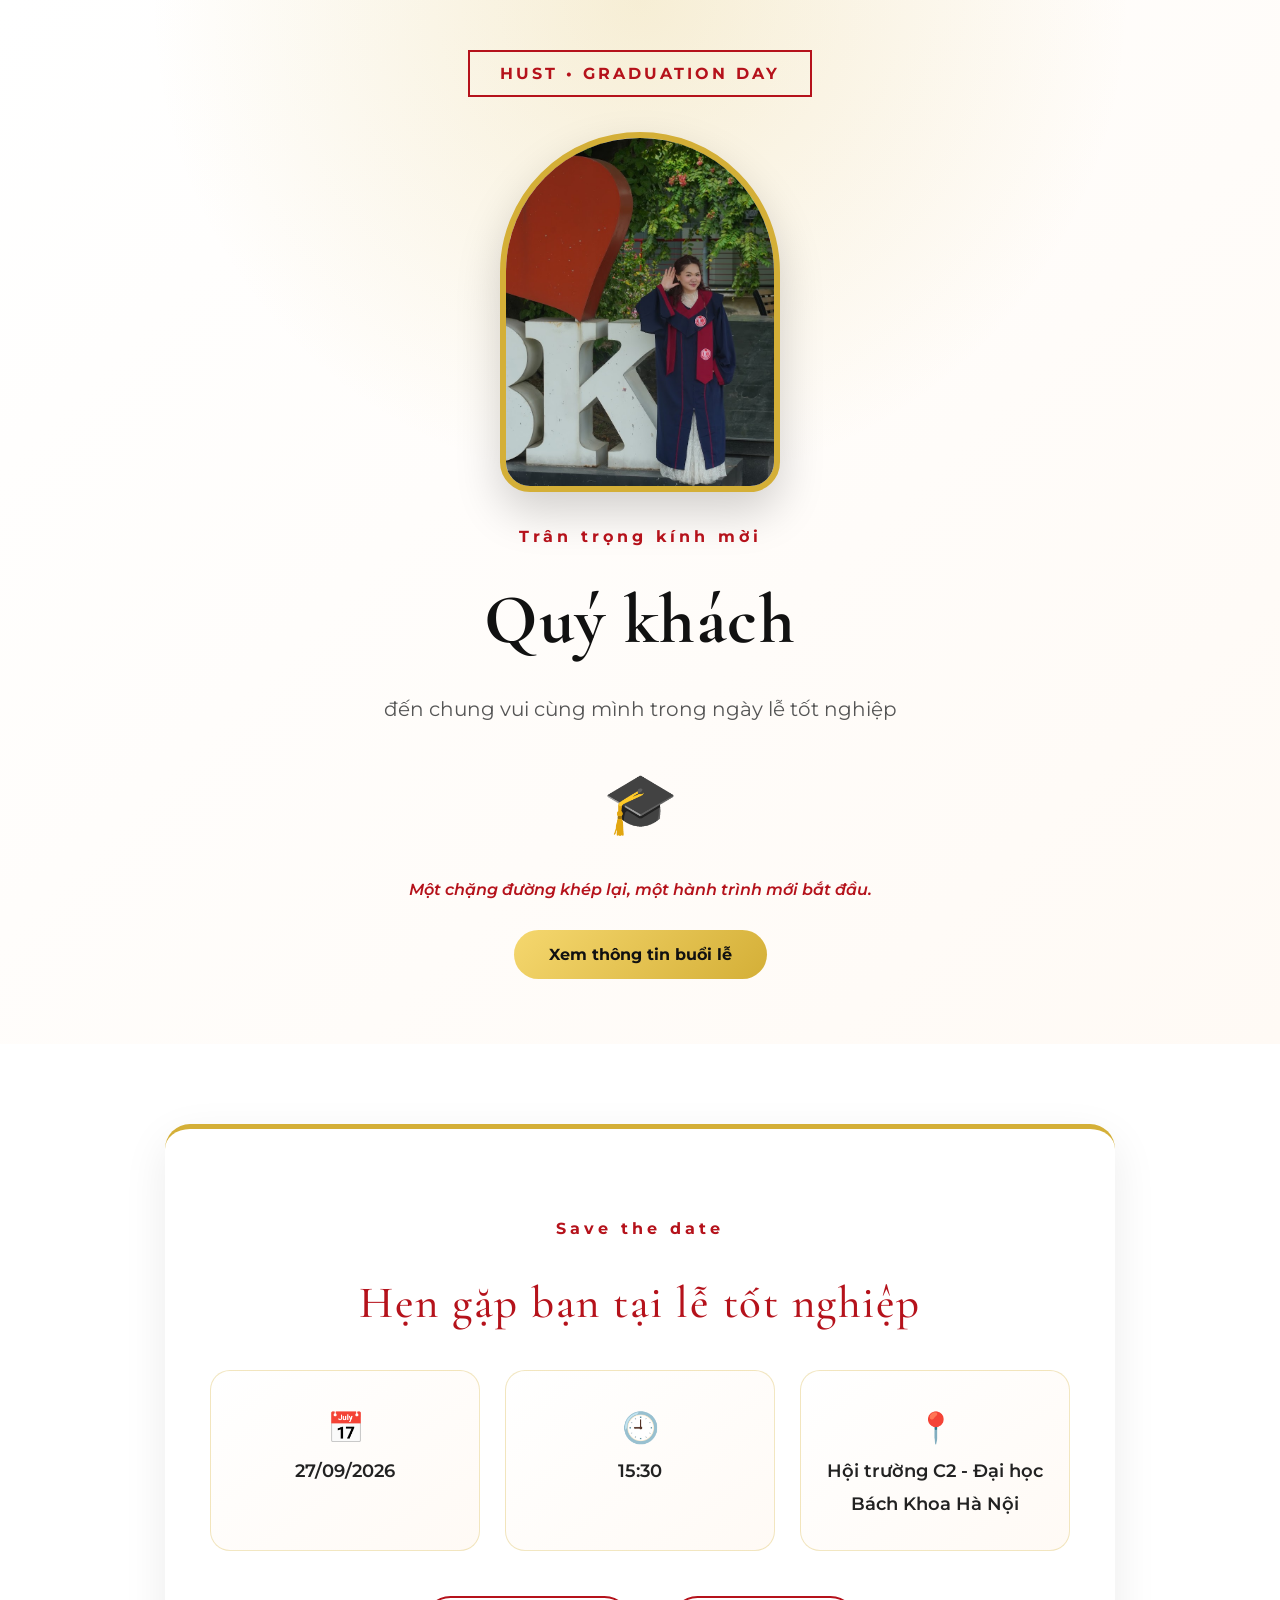
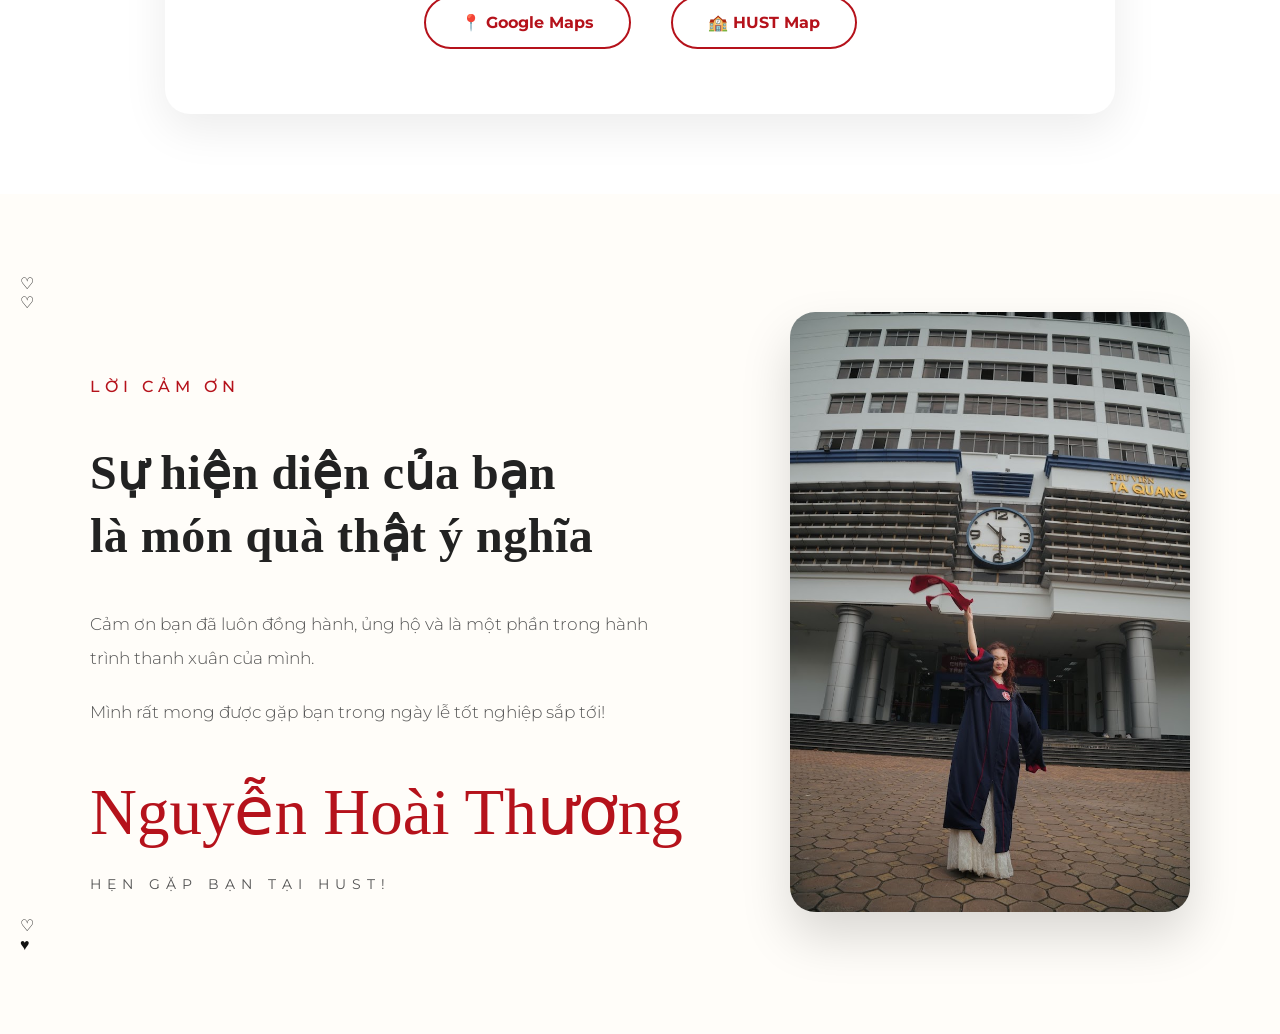
==== commit f306f65f: "Update index.html" ====
--- a/index.html
+++ b/index.html
@@ -308,7 +308,7 @@
 
 Cảm ơn bạn đã luôn đồng hành,
 ủng hộ và là một phần trong
-hành trình thanh xuân của mình tại HUST.
+hành trình thanh xuân của mình.
 
 </p>
 
